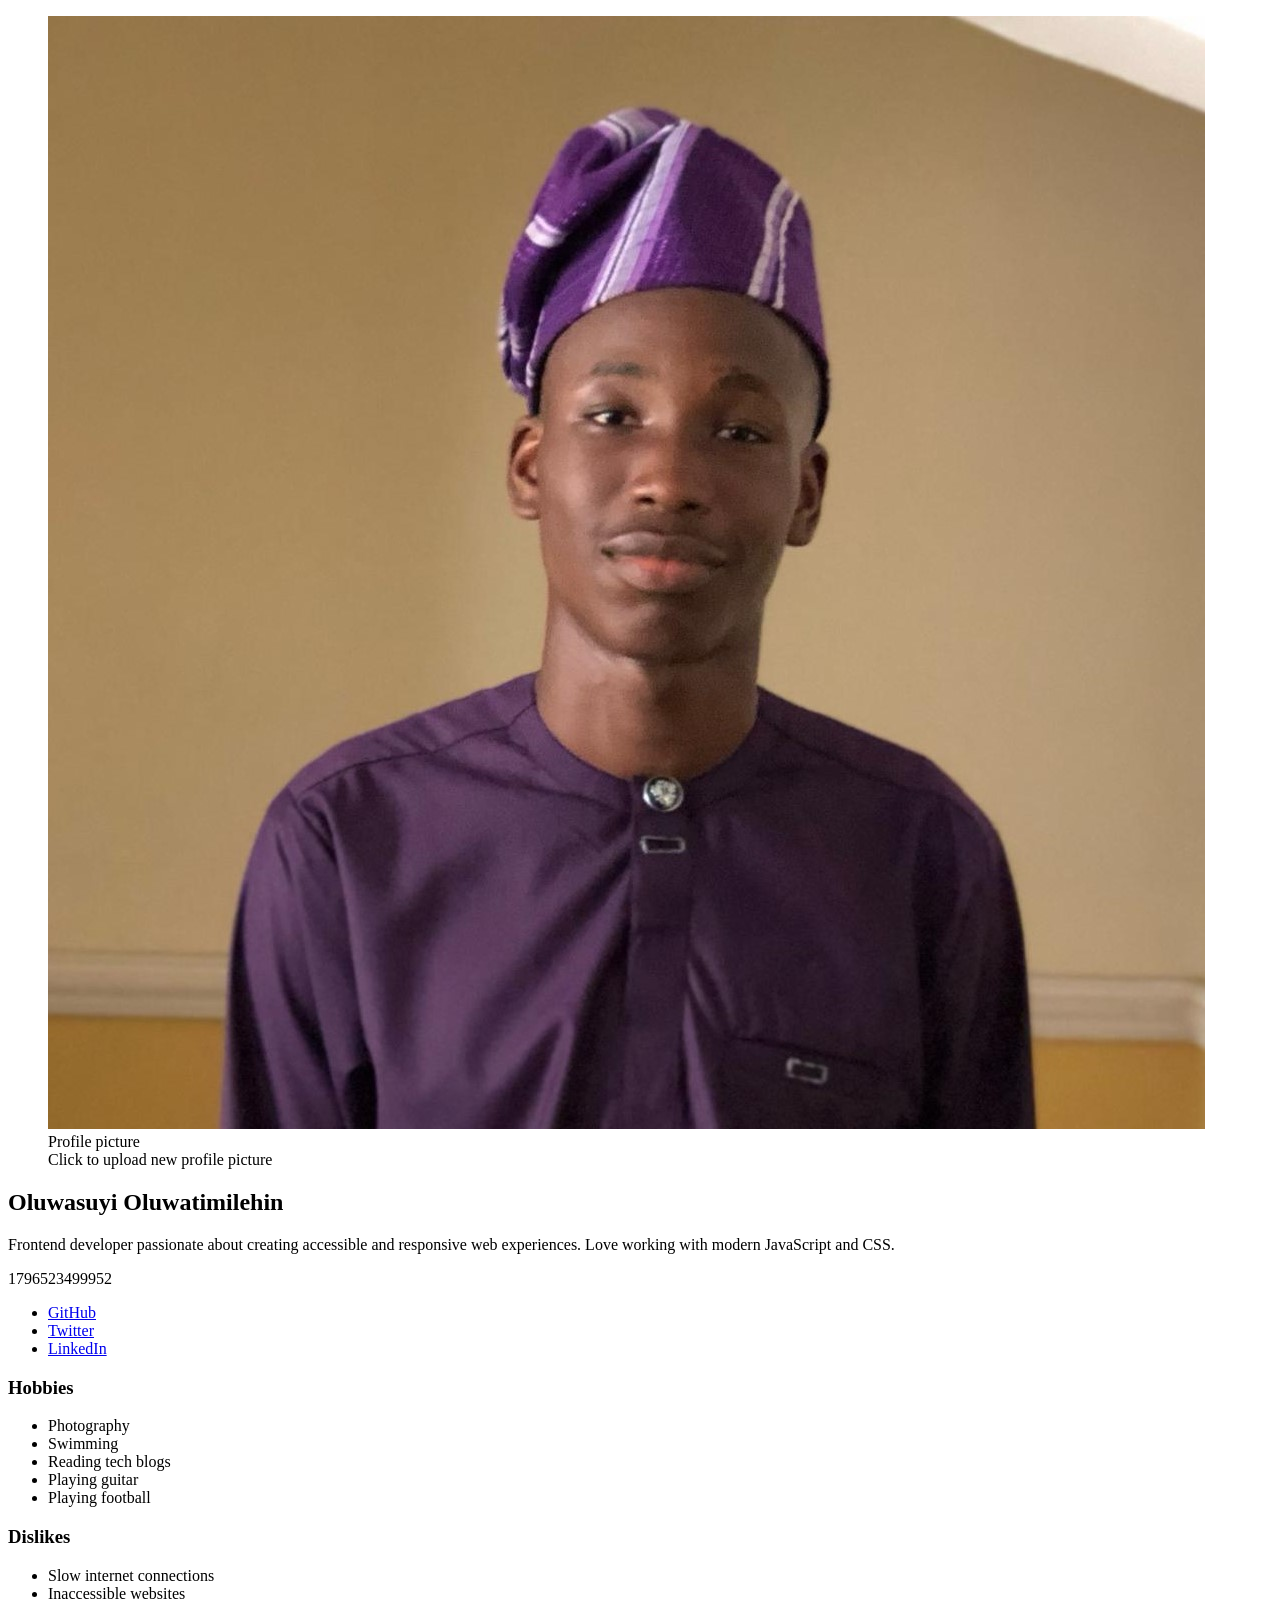
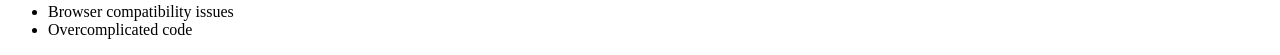
==== index.html @ 87192906 "Add files via upload Profile card component" ====
<!DOCTYPE html>
<html lang="en">
  <head>
    <meta charset="UTF-8" />
    <meta name="viewport" content="width=device-width, initial-scale=1.0" />
    <title>Profile Card</title>
    <link rel="stylesheet" href="styles/main.css" />
  </head>
  <body>
    <main class="container">
      <article class="profile-card" data-testid="test-profile-card">
        <!-- Header Section -->
        <header class="profile-header">
          <figure class="avatar-container">
            <img
              src="Images/timi.jpg"
              alt="Profile photo of Oluwasuyi Oluwatimilehin"
              class="avatar"
              data-testid="test-user-avatar"
            />
            <figcaption class="visually-hidden">Profile picture</figcaption>
          </figure>

          <div class="profile-info">
            <h2 class="user-name" data-testid="test-user-name">Oluwasuyi Oluwatimilehin</h2>
            <p class="user-bio" data-testid="test-user-bio">
              Frontend developer passionate about creating accessible and
              responsive web experiences. Love working with modern JavaScript
              and CSS.
            </p>

            <div class="time-display" data-testid="test-user-time"></div>
          </div>
        </header>

        <!-- Social Links -->
        <nav aria-label="Social media links">
          <ul class="social-links" data-testid="test-user-social-links">
            <li>
              <a
                href="https://github.com/Oluwasuyi-Timilehin"
                target="_blank"
                rel="noopener noreferrer"
                class="social-link"
                data-testid="test-user-social-github"
              >
                GitHub
              </a>
            </li>
            <li>
              <a
                href="https://x.com/timiturn3r"
                target="_blank"
                rel="noopener noreferrer"
                class="social-link"
                data-testid="test-user-social-twitter"
              >
                Twitter
              </a>
            </li>
            <li>
              <a
                href="https://www.linkedin.com/in/oluwasuyi-oluwatimilehin"
                target="_blank"
                rel="noopener noreferrer"
                class="social-link"
                data-testid="test-user-social-linkedin"
              >
                LinkedIn
              </a>
            </li>
          </ul>
        </nav>

        <!-- Hobbies Section -->
        <section class="interests-section" aria-labelledby="hobbies-heading">
          <h3 id="hobbies-heading" class="section-heading">Hobbies</h3>
          <ul class="interests-list" data-testid="test-user-hobbies">
            <li>Photography</li>
            <li>Swimming</li>
            <li>Reading tech blogs</li>
            <li>Playing guitar</li>
            <li>Playing football</li>
          </ul>
        </section>

        <!-- Dislikes Section -->
        <section class="interests-section" aria-labelledby="dislikes-heading">
          <h3 id="dislikes-heading" class="section-heading">Dislikes</h3>
          <ul class="interests-list" data-testid="test-user-dislikes">
            <li>Slow internet connections</li>
            <li>Inaccessible websites</li>
            <li>Browser compatibility issues</li>
            <li>Overcomplicated code</li>
          </ul>
        </section>
      </article>
    </main>

    <script src="Scripts/main.js"></script>
  </body>
</html>
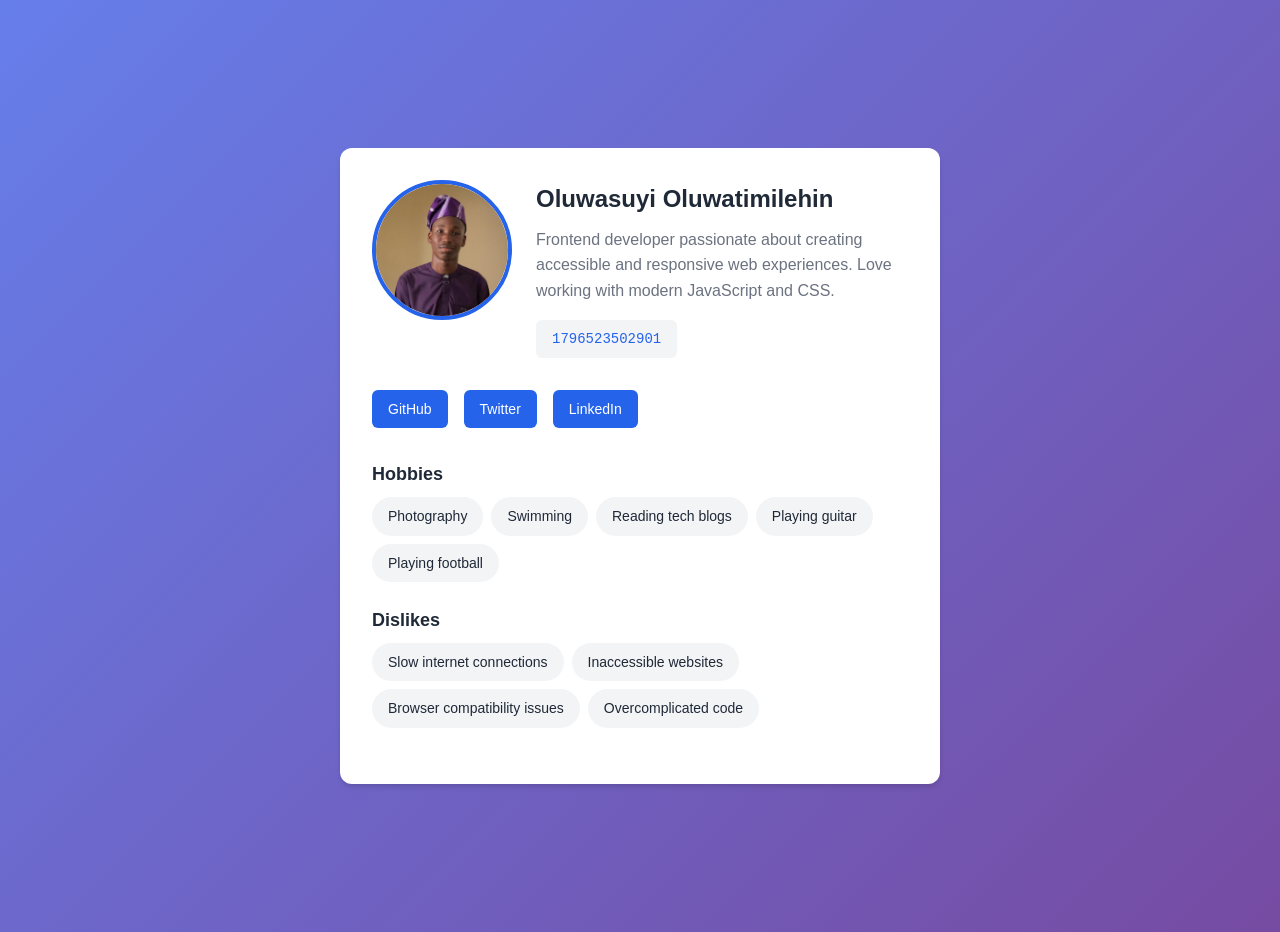
==== commit 167c9982: "Fix stylesheet link case sensitivity Updated stylesheet link to use 'Styles' directory." ====
--- a/index.html
+++ b/index.html
@@ -4,7 +4,7 @@
     <meta charset="UTF-8" />
     <meta name="viewport" content="width=device-width, initial-scale=1.0" />
     <title>Profile Card</title>
-    <link rel="stylesheet" href="styles/main.css" />
+    <link rel="stylesheet" href="Styles/main.css" />
   </head>
   <body>
     <main class="container">
@@ -100,3 +100,4 @@
     <script src="Scripts/main.js"></script>
   </body>
 </html>
+
--- a/Styles/main.css
+++ b/Styles/main.css
@@ -0,0 +1,218 @@
+/* Reset and base styles */
+* {
+  margin: 0;
+  padding: 0;
+  box-sizing: border-box;
+}
+
+:root {
+  --primary-color: #2563eb;
+  --text-color: #1f2937;
+  --text-light: #6b7280;
+  --background: #ffffff;
+  --card-shadow: 0 4px 6px -1px rgba(0, 0, 0, 0.1),
+    0 2px 4px -1px rgba(0, 0, 0, 0.06);
+  --border-radius: 12px;
+  --spacing-xs: 0.5rem;
+  --spacing-sm: 1rem;
+  --spacing-md: 1.5rem;
+  --spacing-lg: 2rem;
+}
+
+body {
+  font-family: -apple-system, BlinkMacSystemFont, "Segoe UI", Roboto, Oxygen,
+    Ubuntu, Cantarell, sans-serif;
+  line-height: 1.6;
+  color: var(--text-color);
+  background: linear-gradient(135deg, #667eea 0%, #764ba2 100%);
+  min-height: 100vh;
+  padding: var(--spacing-sm);
+}
+
+/* Utility classes */
+.visually-hidden {
+  position: absolute;
+  width: 1px;
+  height: 1px;
+  padding: 0;
+  margin: -1px;
+  overflow: hidden;
+  clip: rect(0, 0, 0, 0);
+  white-space: nowrap;
+  border: 0;
+}
+
+/* Container */
+.container {
+  max-width: 1200px;
+  margin: 0 auto;
+  display: flex;
+  justify-content: center;
+  align-items: center;
+  min-height: 100vh;
+}
+
+/* Profile Card */
+.profile-card {
+  background: var(--background);
+  border-radius: var(--border-radius);
+  box-shadow: var(--card-shadow);
+  padding: var(--spacing-lg);
+  max-width: 600px;
+  width: 100%;
+  margin: 0 auto;
+}
+
+/* Profile Header */
+.profile-header {
+  display: flex;
+  flex-direction: column;
+  gap: var(--spacing-md);
+  margin-bottom: var(--spacing-lg);
+}
+
+@media (min-width: 768px) {
+  .profile-header {
+    flex-direction: row;
+    align-items: flex-start;
+  }
+}
+
+/* Avatar */
+.avatar-container {
+  flex-shrink: 0;
+  text-align: center;
+}
+
+.avatar {
+  width: 120px;
+  height: 120px;
+  border-radius: 50%;
+  object-fit: cover;
+  border: 4px solid var(--primary-color);
+}
+
+@media (min-width: 768px) {
+  .avatar {
+    width: 140px;
+    height: 140px;
+  }
+}
+
+/* Profile Info */
+.profile-info {
+  flex: 1;
+  min-width: 0;
+}
+
+.user-name {
+  font-size: 1.5rem;
+  font-weight: 700;
+  color: var(--text-color);
+  margin-bottom: var(--spacing-xs);
+}
+
+.user-bio {
+  color: var(--text-light);
+  margin-bottom: var(--spacing-sm);
+  word-wrap: break-word;
+}
+
+.time-display {
+  font-family: "Courier New", monospace;
+  font-size: 0.875rem;
+  color: var(--primary-color);
+  background: #f3f4f6;
+  padding: var(--spacing-xs) var(--spacing-sm);
+  border-radius: 6px;
+  display: inline-block;
+}
+
+/* Social Links */
+.social-links {
+  display: flex;
+  flex-wrap: wrap;
+  gap: var(--spacing-sm);
+  list-style: none;
+  margin-bottom: var(--spacing-lg);
+}
+
+.social-link {
+  display: inline-block;
+  padding: var(--spacing-xs) var(--spacing-sm);
+  background: var(--primary-color);
+  color: white;
+  text-decoration: none;
+  border-radius: 6px;
+  font-size: 0.875rem;
+  font-weight: 500;
+  transition: all 0.2s ease;
+}
+
+.social-link:hover,
+.social-link:focus {
+  background: #1d4ed8;
+  transform: translateY(-1px);
+  outline: 2px solid #1d4ed8;
+  outline-offset: 2px;
+}
+
+.social-link:focus {
+  outline: 2px solid #1d4ed8;
+  outline-offset: 2px;
+}
+
+/* Interests Sections */
+.interests-section {
+  margin-bottom: var(--spacing-md);
+}
+
+.section-heading {
+  font-size: 1.125rem;
+  font-weight: 600;
+  color: var(--text-color);
+  margin-bottom: var(--spacing-xs);
+}
+
+.interests-list {
+  list-style: none;
+  display: flex;
+  flex-wrap: wrap;
+  gap: var(--spacing-xs);
+}
+
+.interests-list li {
+  background: #f3f4f6;
+  padding: var(--spacing-xs) var(--spacing-sm);
+  border-radius: 20px;
+  font-size: 0.875rem;
+  color: var(--text-color);
+}
+
+/* Responsive adjustments */
+@media (max-width: 480px) {
+  .profile-card {
+    padding: var(--spacing-md);
+  }
+
+  .social-links {
+    justify-content: center;
+  }
+
+  .interests-list {
+    justify-content: center;
+  }
+}
+
+/* Focus styles for keyboard navigation */
+*:focus {
+  outline: 2px solid var(--primary-color);
+  outline-offset: 2px;
+}
+
+/* Reduce motion for accessibility */
+@media (prefers-reduced-motion: reduce) {
+  .social-link {
+    transition: none;
+  }
+}
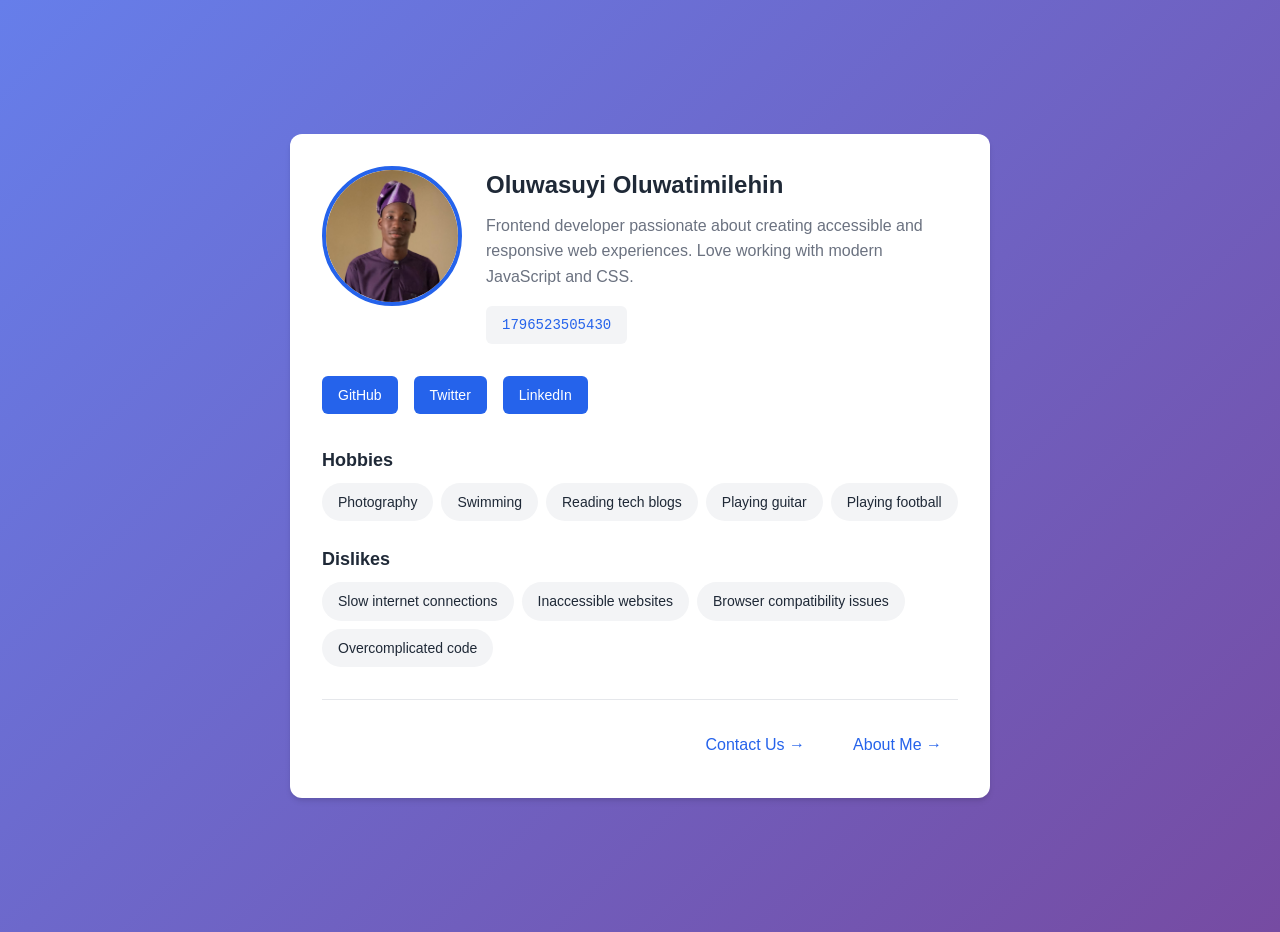
==== commit 6e419cc9: "Enhance accessibility and layout for About and Contact pages; add navigation and form validation" ====
--- a/index.html
+++ b/index.html
@@ -22,7 +22,9 @@
           </figure>
 
           <div class="profile-info">
-            <h2 class="user-name" data-testid="test-user-name">Oluwasuyi Oluwatimilehin</h2>
+            <h2 class="user-name" data-testid="test-user-name">
+              Oluwasuyi Oluwatimilehin
+            </h2>
             <p class="user-bio" data-testid="test-user-bio">
               Frontend developer passionate about creating accessible and
               responsive web experiences. Love working with modern JavaScript
@@ -94,10 +96,15 @@
             <li>Overcomplicated code</li>
           </ul>
         </section>
+
+        <!-- Navigation Section -->
+        <nav class="page-navigation">
+          <a href="contact.html" class="nav-link">Contact Us →</a>
+          <a href="about.html" class="nav-link">About Me →</a>
+        </nav>
       </article>
     </main>
 
     <script src="Scripts/main.js"></script>
   </body>
 </html>
-
--- a/Styles/main.css
+++ b/Styles/main.css
@@ -58,7 +58,7 @@
   border-radius: var(--border-radius);
   box-shadow: var(--card-shadow);
   padding: var(--spacing-lg);
-  max-width: 600px;
+  max-width: 700px;
   width: 100%;
   margin: 0 auto;
 }
@@ -216,3 +216,34 @@
     transition: none;
   }
 }
+
+.page-navigation {
+  display: flex;
+  justify-content: flex-end;
+  gap: var(--spacing-sm);
+  margin-top: var(--spacing-lg);
+  padding-top: var(--spacing-md);
+  border-top: 1px solid #e5e7eb;
+}
+
+.nav-link {
+  color: var(--primary-color);
+  text-decoration: none;
+  font-weight: 500;
+  padding: var(--spacing-xs) var(--spacing-sm);
+  border-radius: 6px;
+  transition: all 0.2s ease;
+}
+
+.nav-link:hover,
+.nav-link:focus {
+  background: #f3f4f6;
+  outline: none;
+}
+
+@media (max-width: 480px) {
+  .page-navigation {
+    justify-content: center;
+    flex-wrap: wrap;
+  }
+}
